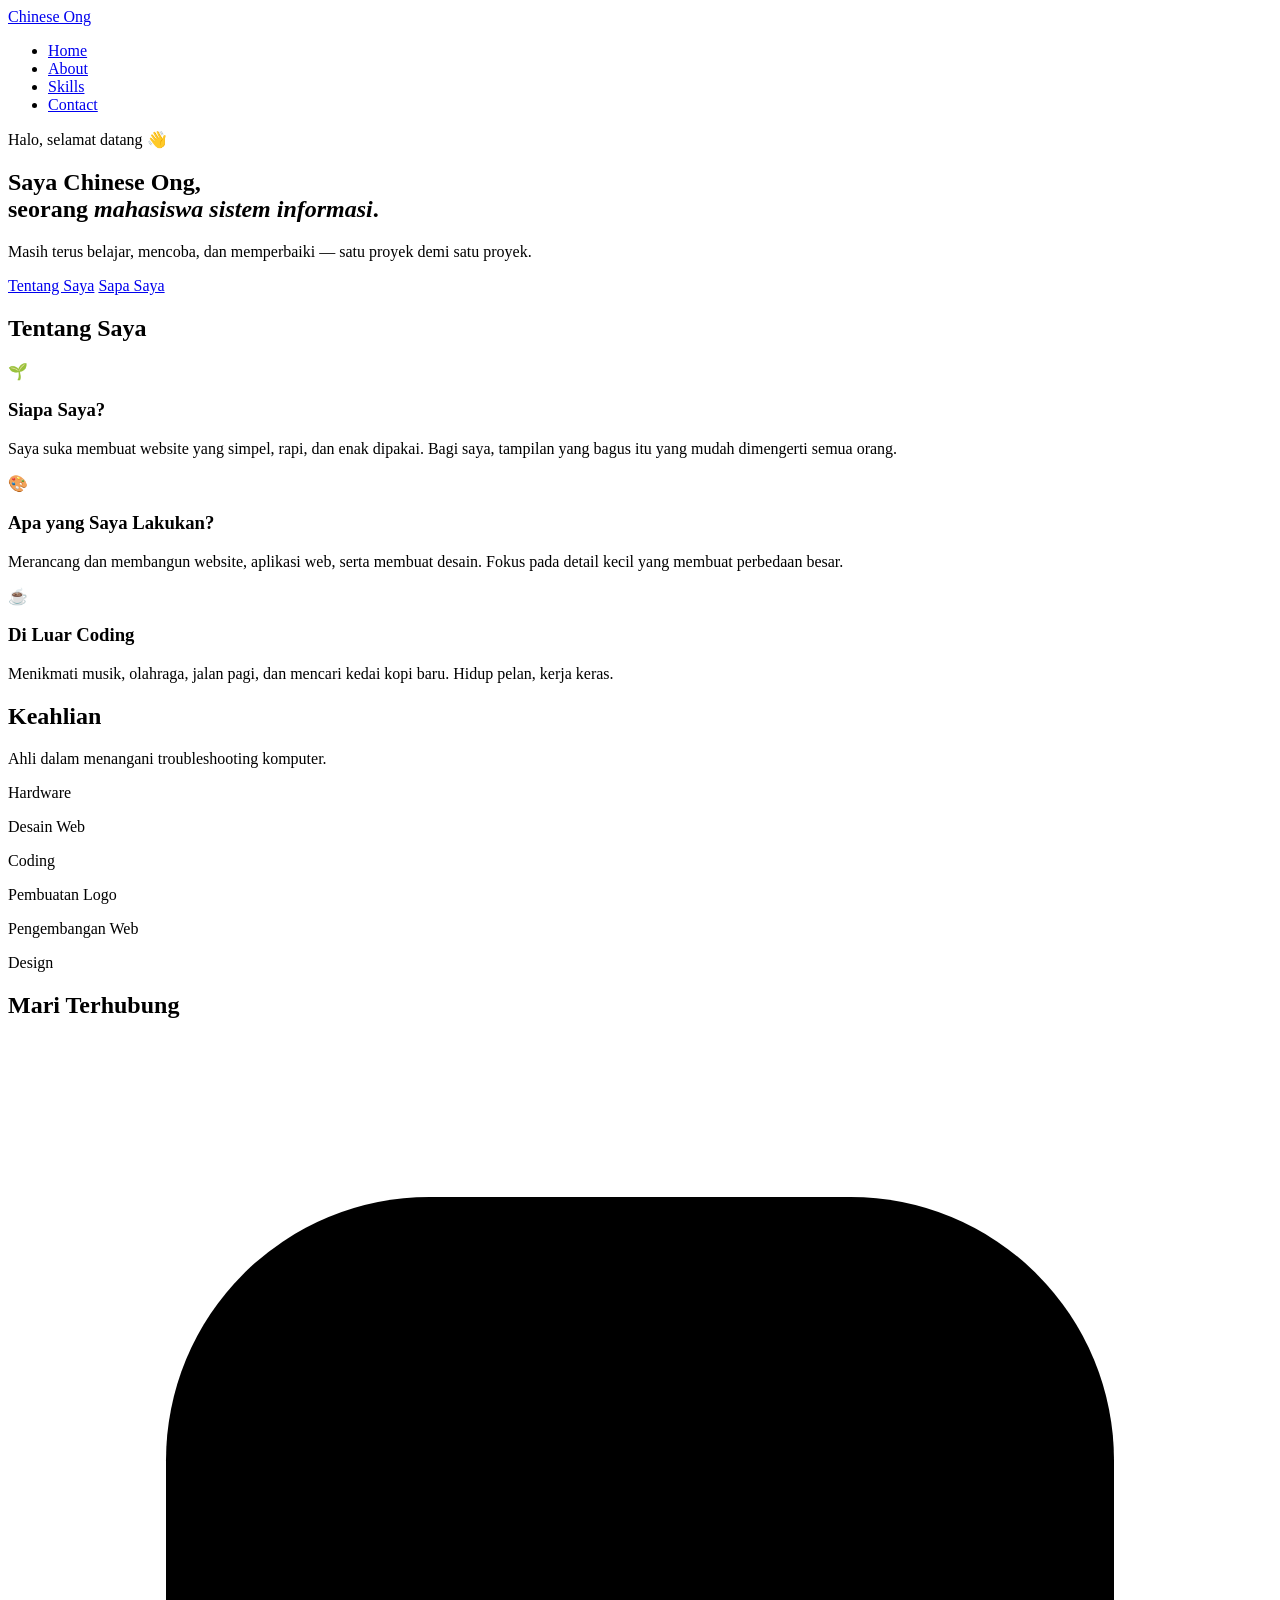
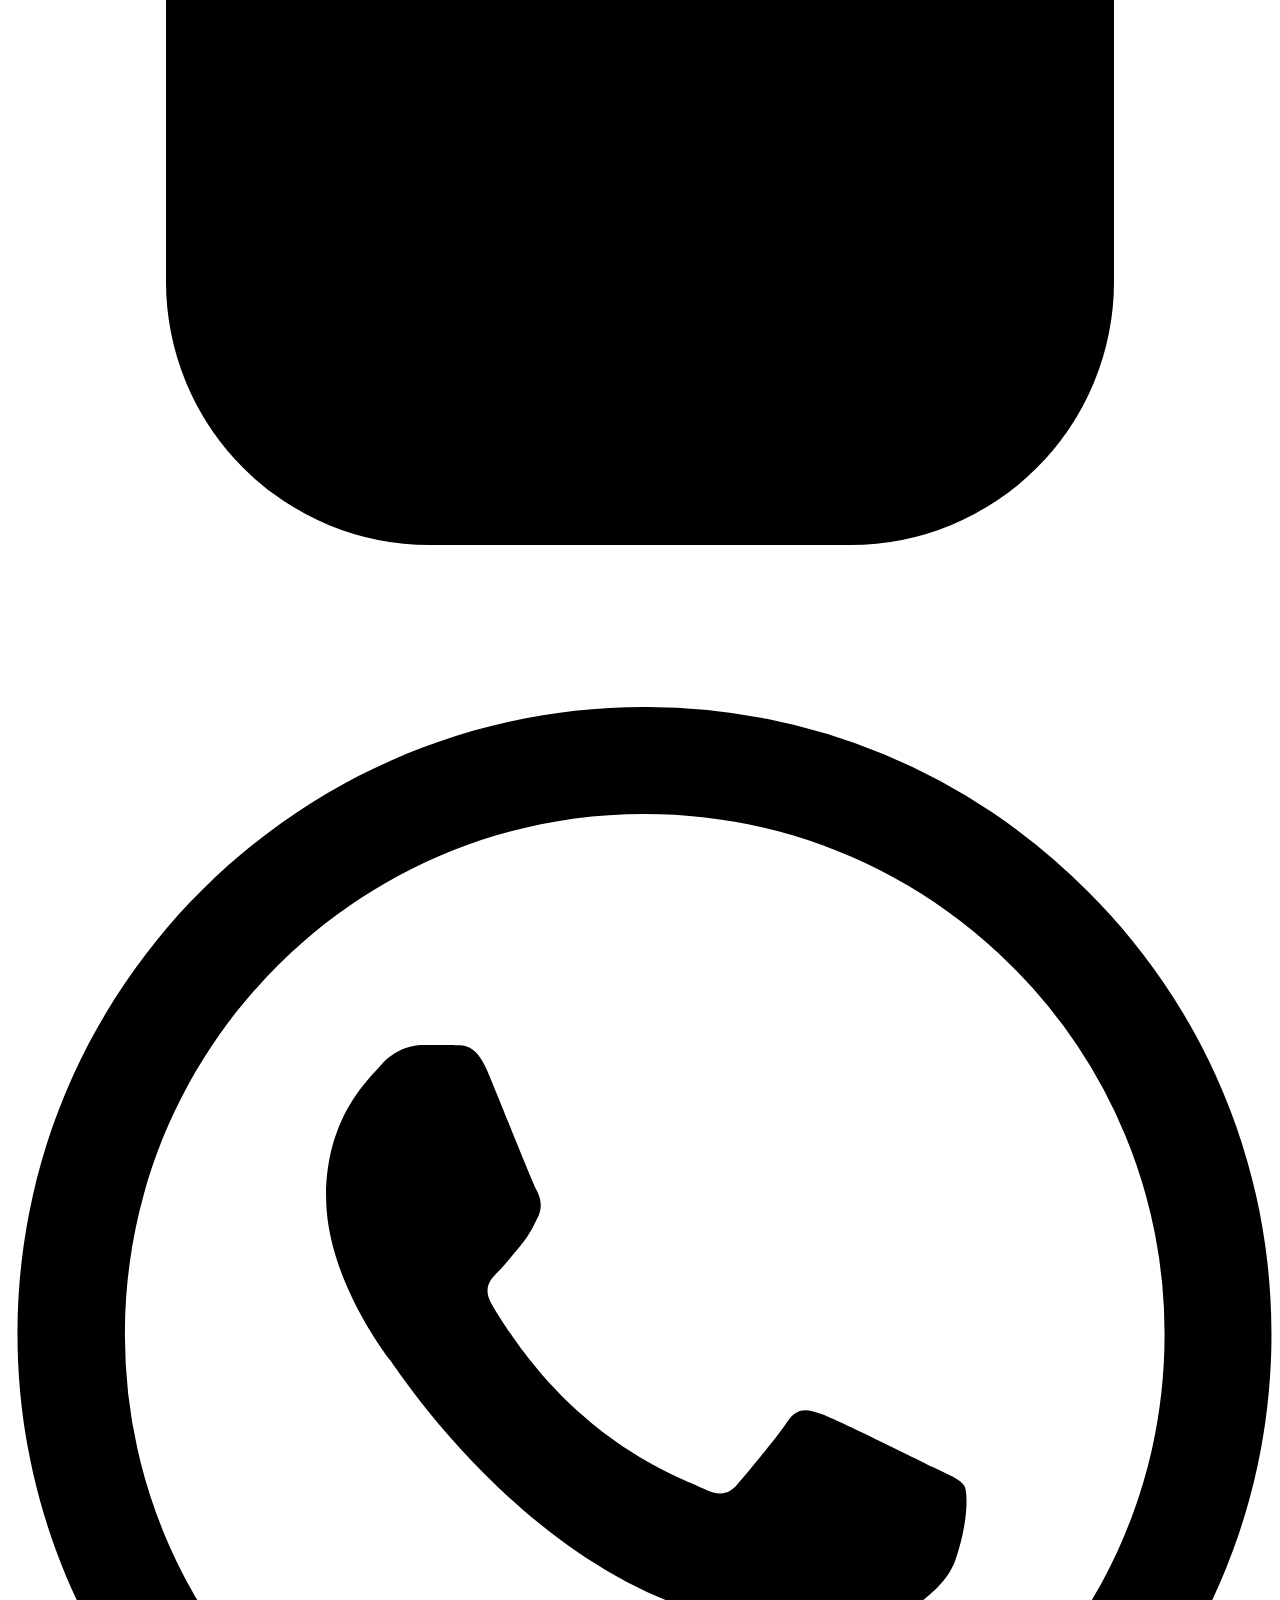
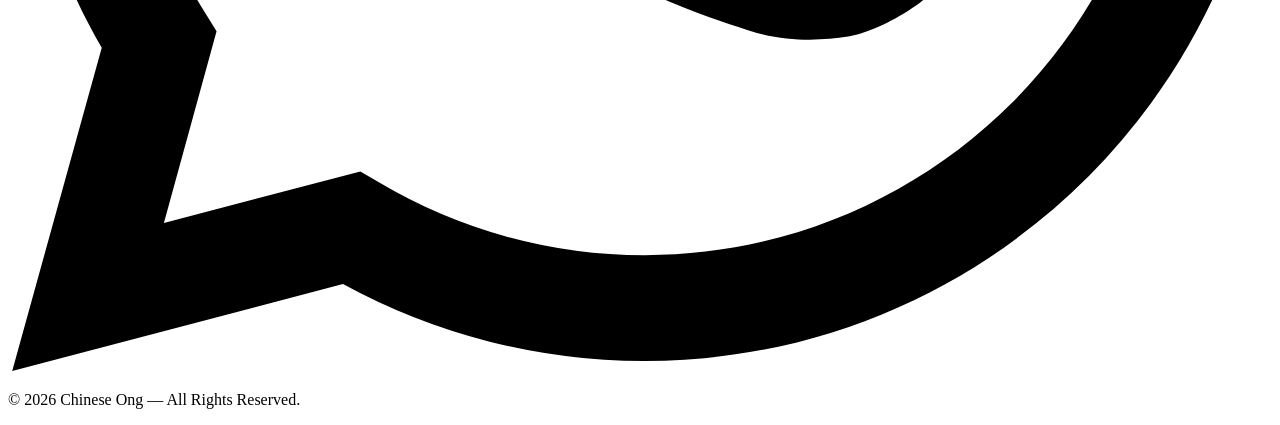
==== index.html @ 604c96f6 "Rename website porto ong/index.html to index.html" ====
<!DOCTYPE html>
<html lang="id">
<head>
  <meta charset="UTF-8" />
  <meta name="viewport" content="width=device-width, initial-scale=1.0" />
  <title>Chinese Ong — Portfolio</title>
  <link rel="stylesheet" href="style.css" />
  <link rel="preconnect" href="https://fonts.googleapis.com">
  <link rel="preconnect" href="https://fonts.gstatic.com" crossorigin>
  <link href="https://fonts.googleapis.com/css2?family=Fraunces:ital,wght@0,300;0,400;0,600;1,400&family=Inter:wght@300;400;500;600&display=swap" rel="stylesheet">
</head>
<body>

  <!-- NAVBAR -->
  <nav class="navbar">
    <div class="nav-container">
      <a href="#home" class="logo">Chinese Ong</a>
      <ul class="nav-links">
        <li><a href="#home">Home</a></li>
        <li><a href="#about">About</a></li>
        <li><a href="#skills">Skills</a></li>
        <li><a href="#contact">Contact</a></li>
      </ul>
    </div>
  </nav>

  <!-- HERO -->
  <section id="home" class="hero">
    <div class="hero-content fade-in">
      <span class="greeting">Halo, selamat datang 👋</span>
      <h1 class="hero-title">
        Saya <span class="highlight">Chinese Ong</span>,<br />
        seorang <em>mahasiswa sistem informasi</em>.
      </h1>
      <p class="hero-desc">
        Masih terus belajar, mencoba, dan memperbaiki — satu proyek demi satu proyek.
      </p>
      <div class="hero-buttons">
        <a href="#about" class="btn btn-primary">Tentang Saya</a>
        <a href="#contact" class="btn btn-secondary">Sapa Saya</a>
      </div>
    </div>

    <!-- dekorasi -->
    <div class="blob blob-1"></div>
    <div class="blob blob-2"></div>
  </section>

  <!-- ABOUT -->
  <section id="about" class="section about">
    <div class="container">
      <h2 class="section-title">Tentang Saya</h2>
      <div class="about-grid">
        <div class="about-card fade-in">
          <div class="about-icon">🌱</div>
          <h3>Siapa Saya?</h3>
          <p>
            Saya suka membuat website yang simpel, rapi, dan enak dipakai.
            Bagi saya, tampilan yang bagus itu yang mudah dimengerti semua orang.
          </p>
        </div>
        <div class="about-card fade-in">
          <div class="about-icon">🎨</div>
          <h3>Apa yang Saya Lakukan?</h3>
          <p>
            Merancang dan membangun website, aplikasi web, serta membuat desain. 
            Fokus pada detail kecil yang membuat perbedaan besar.
          </p>
        </div>
        <div class="about-card fade-in">
          <div class="about-icon">☕</div>
          <h3>Di Luar Coding</h3>
          <p>
            Menikmati musik, olahraga, jalan pagi, dan mencari
            kedai kopi baru. Hidup pelan, kerja keras.
          </p>
        </div>
      </div>
    </div>
  </section>

  <!-- SKILLS -->
  <section id="skills" class="section skills">
    <div class="container">
      <h2 class="section-title">Keahlian</h2>
      <p class="section-sub">Ahli dalam menangani troubleshooting komputer.</p>

      <div class="skills-grid">
        <div class="skill-item fade-in">
          <div class="skill-bar"><span style="width: 90%"></span></div>
          <p>Hardware</p>
        </div>
        <div class="skill-item fade-in">
          <div class="skill-bar"><span style="width: 85%"></span></div>
          <p>Desain Web</p>
        </div>
        <div class="skill-item fade-in">
          <div class="skill-bar"><span style="width: 80%"></span></div>
          <p>Coding</p>
        </div>
        <div class="skill-item fade-in">
          <div class="skill-bar"><span style="width: 75%"></span></div>
          <p>Pembuatan Logo</p>
        </div>
        <div class="skill-item fade-in">
          <div class="skill-bar"><span style="width: 70%"></span></div>
          <p>Pengembangan Web</p>
        </div>
        <div class="skill-item fade-in">
          <div class="skill-bar"><span style="width: 88%"></span></div>
          <p>Design</p>
        </div>
      </div>
    </div>
  </section>

  <!-- CONTACT -->
  <section id="contact" class="section contact">
    <div class="container">
      <div class="contact-box fade-in">
        <h2>Mari Terhubung</h2>
        <div class="socials">
          <a href="https://www.instagram.com/cstle_.y?stkn=dGp2Nnl3MDZmcW9p" target="_blank" rel="noopener noreferrer" aria-label="Instagram">
            <svg viewBox="0 0 24 24" aria-hidden="true" focusable="false">
              <rect x="3" y="3" width="18" height="18" rx="5"></rect>
              <circle cx="12" cy="12" r="4"></circle>
              <circle cx="17.5" cy="6.5" r="1"></circle>
            </svg>
          </a>
          <a href="https://wa.me/qr/317QENX5S2CJI1" target="_blank" rel="noopener noreferrer" aria-label="WhatsApp">
            <svg viewBox="0 0 24 24" aria-hidden="true" focusable="false">
              <path d="M20.5 3.5A11.8 11.8 0 0 0 12.08 0C5.52 0 .18 5.34.18 11.9c0 2.1.55 4.15 1.6 5.96L.08 24l6.28-1.65a11.9 11.9 0 0 0 5.72 1.46h.01c6.56 0 11.9-5.34 11.9-11.9 0-3.18-1.24-6.17-3.49-8.41Zm-8.41 18.3h-.01a9.86 9.86 0 0 1-5.03-1.38l-.36-.21-3.73.98 1-3.64-.23-.37a9.87 9.87 0 0 1-1.51-5.28C2.22 6.45 6.64 2.03 12.08 2.03c2.64 0 5.12 1.03 6.99 2.9a9.82 9.82 0 0 1 2.89 7c0 5.44-4.43 9.87-9.87 9.87Zm5.42-7.39c-.3-.15-1.78-.88-2.05-.98-.28-.1-.47-.15-.67.15-.2.3-.77.98-.94 1.18-.17.2-.35.23-.65.08-.3-.15-1.25-.46-2.38-1.47-.88-.78-1.47-1.74-1.64-2.04-.17-.3-.02-.46.13-.61.13-.13.3-.35.45-.53.15-.18.2-.3.3-.5.1-.2.05-.38-.03-.53-.08-.15-.67-1.63-.92-2.23-.24-.58-.49-.5-.67-.51h-.57c-.2 0-.52.08-.79.38-.27.3-1.04 1.02-1.04 2.5s1.07 2.91 1.22 3.11c.15.2 2.1 3.2 5.09 4.49.71.31 1.27.49 1.7.63.72.23 1.38.2 1.9.12.58-.09 1.78-.73 2.03-1.43.25-.7.25-1.3.18-1.43-.08-.13-.28-.2-.58-.35Z"></path>
            </svg>
          </a>
        </div>
      </div>
    </div>
  </section>

  <!-- FOOTER -->
  <footer class="footer">
    <p>© 2026 Chinese Ong — All Rights Reserved.</p>
  </footer>

  <script src="script.js"></script>
</body>
</html>
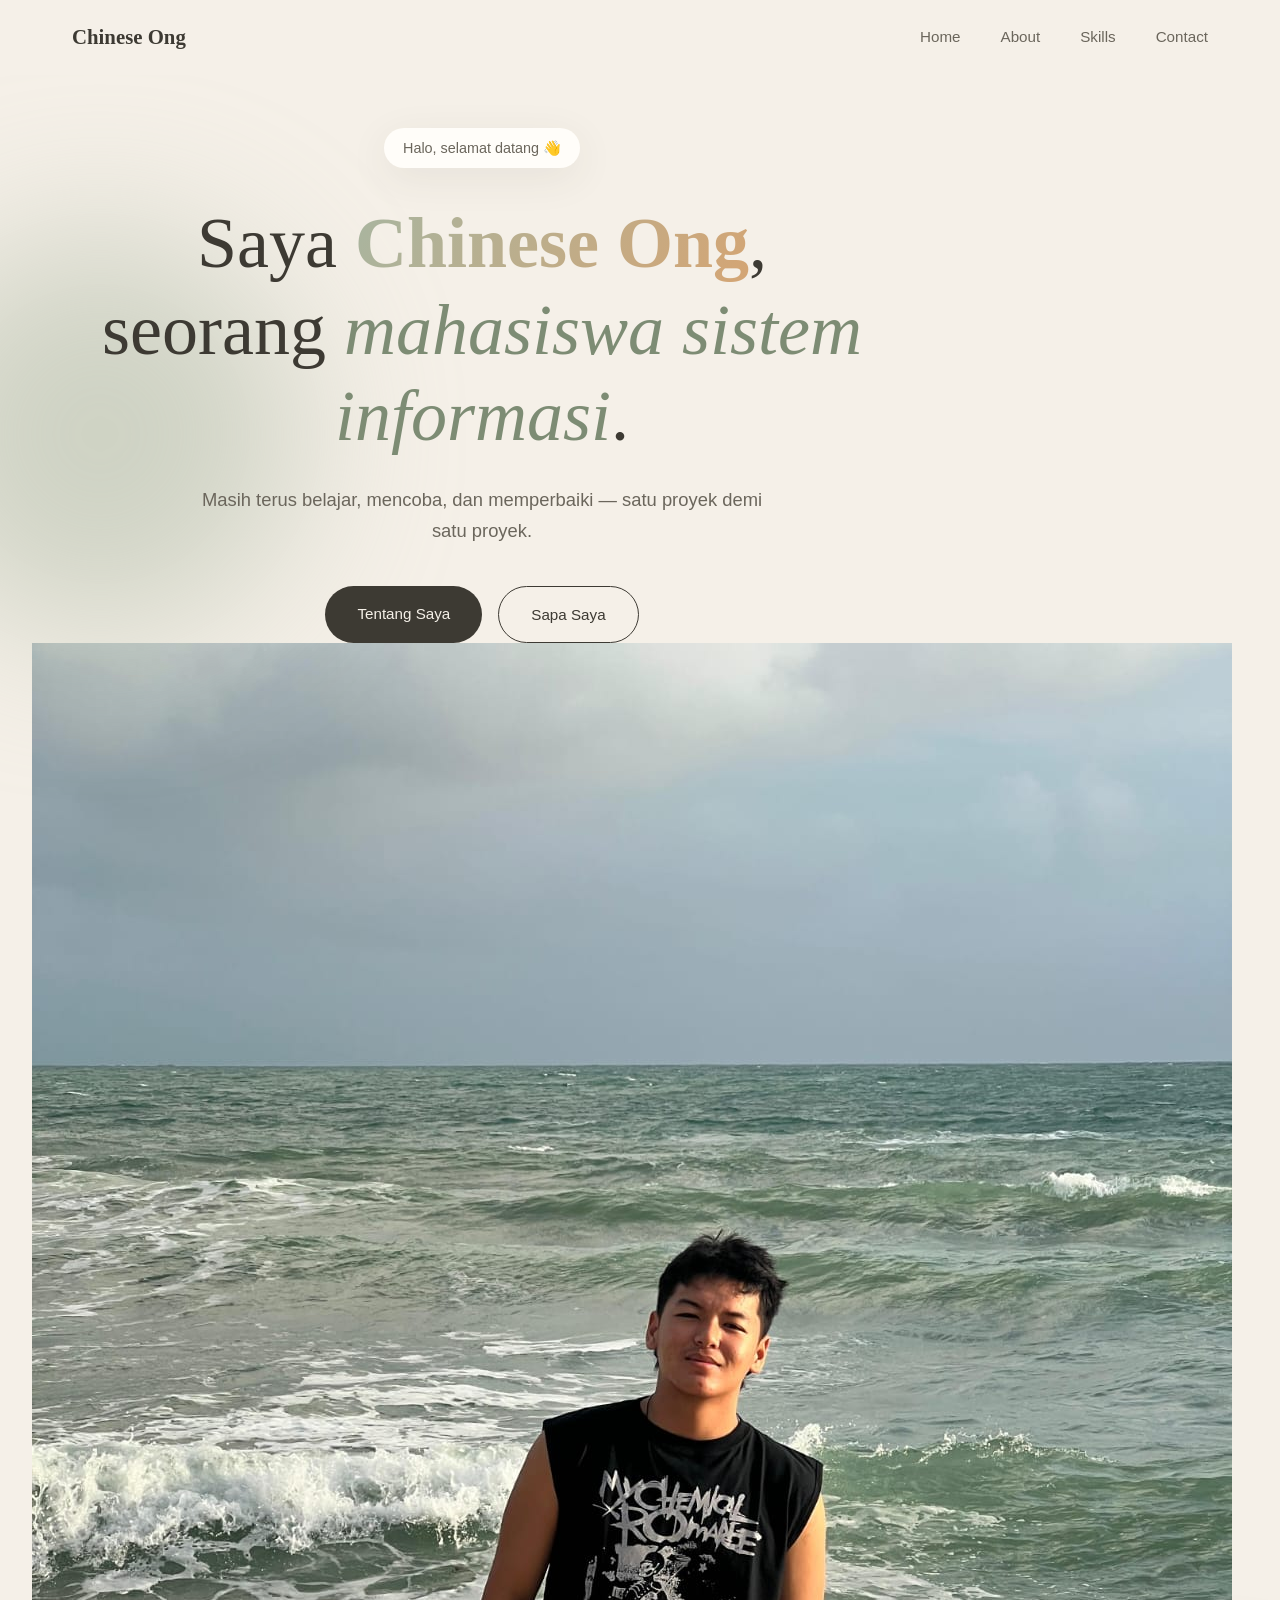
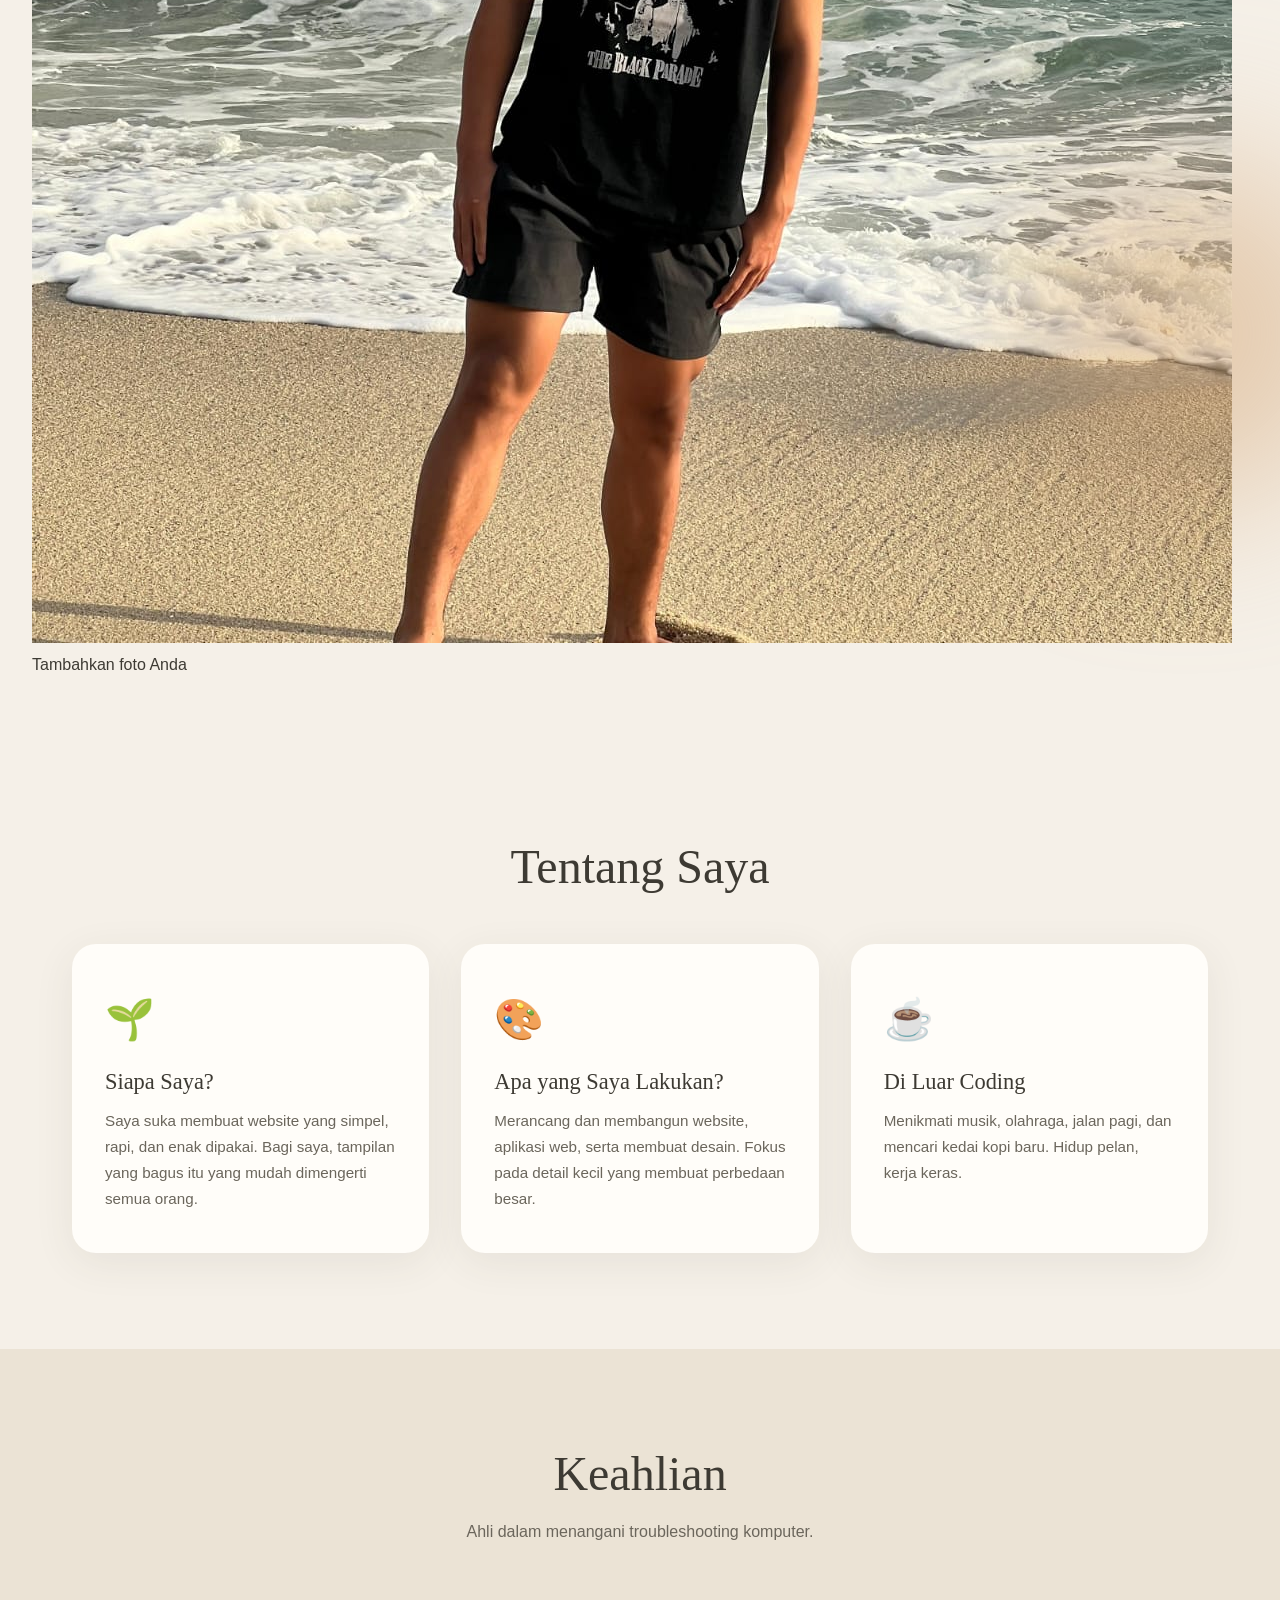
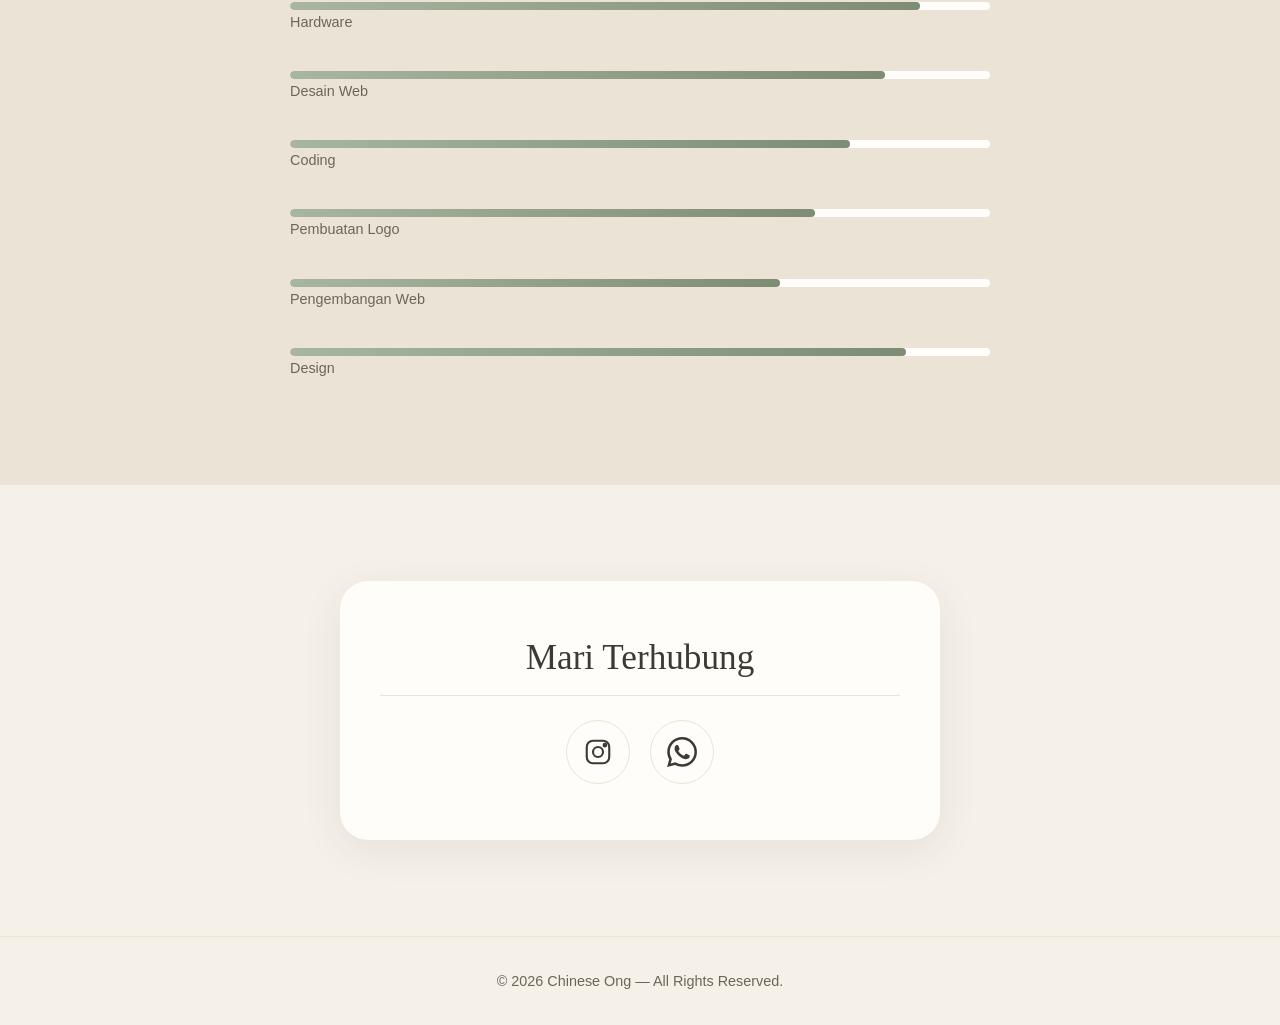
==== commit 4377fa0e: "Update index.html" ====
--- a/index.html
+++ b/index.html
@@ -26,18 +26,25 @@
 
   <!-- HERO -->
   <section id="home" class="hero">
-    <div class="hero-content fade-in">
-      <span class="greeting">Halo, selamat datang 👋</span>
-      <h1 class="hero-title">
-        Saya <span class="highlight">Chinese Ong</span>,<br />
-        seorang <em>mahasiswa sistem informasi</em>.
-      </h1>
-      <p class="hero-desc">
-        Masih terus belajar, mencoba, dan memperbaiki — satu proyek demi satu proyek.
-      </p>
-      <div class="hero-buttons">
-        <a href="#about" class="btn btn-primary">Tentang Saya</a>
-        <a href="#contact" class="btn btn-secondary">Sapa Saya</a>
+    <div class="hero-layout">
+      <div class="hero-content fade-in">
+        <span class="greeting">Halo, selamat datang 👋</span>
+        <h1 class="hero-title">
+          Saya <span class="highlight">Chinese Ong</span>,<br />
+          seorang <em>mahasiswa sistem informasi</em>.
+        </h1>
+        <p class="hero-desc">
+          Masih terus belajar, mencoba, dan memperbaiki — satu proyek demi satu proyek.
+        </p>
+        <div class="hero-buttons">
+          <a href="#about" class="btn btn-primary">Tentang Saya</a>
+          <a href="#contact" class="btn btn-secondary">Sapa Saya</a>
+        </div>
+      </div>
+
+      <div class="profile-photo-space fade-in">
+        <img src="foto ong.jpeg" alt="Foto Chinese Ong" />
+        <span>Tambahkan foto Anda</span>
       </div>
     </div>
 
--- a/style.css
+++ b/style.css
@@ -0,0 +1,560 @@
+/* ===== RESET & BASE ===== */
+* {
+  margin: 0;
+  padding: 0;
+  box-sizing: border-box;
+}
+
+:root {
+  --cream: #f5f0e8;
+  --cream-dark: #ebe3d5;
+  --sage: #a8b5a0;
+  --sage-dark: #7d8c74;
+  --terracotta: #d4a574;
+  --lavender: #b8a5c9;
+  --rose: #e8b4b8;
+  --text: #3d3a33;
+  --text-soft: #6b665c;
+  --white: #fffdf9;
+  --shadow: 0 10px 40px rgba(61, 58, 51, 0.08);
+  --shadow-hover: 0 20px 60px rgba(61, 58, 51, 0.15);
+}
+
+html {
+  scroll-behavior: smooth;
+}
+
+body {
+  font-family: 'Inter', sans-serif;
+  background: var(--cream);
+  color: var(--text);
+  line-height: 1.7;
+  overflow-x: hidden;
+}
+
+h1, h2, h3 {
+  font-family: 'Fraunces', serif;
+  font-weight: 400;
+  line-height: 1.2;
+  color: var(--text);
+}
+
+a {
+  text-decoration: none;
+  color: inherit;
+}
+
+.container {
+  max-width: 1200px;
+  margin: 0 auto;
+  padding: 0 2rem;
+}
+
+/* ===== NAVBAR ===== */
+.navbar {
+  position: fixed;
+  top: 0;
+  left: 0;
+  width: 100%;
+  padding: 1.2rem 0;
+  background: rgba(245, 240, 232, 0.85);
+  backdrop-filter: blur(12px);
+  -webkit-backdrop-filter: blur(12px);
+  z-index: 100;
+  transition: all 0.4s ease;
+  border-bottom: 1px solid transparent;
+}
+
+.navbar.scrolled {
+  padding: 0.8rem 0;
+  border-bottom-color: var(--cream-dark);
+}
+
+.nav-container {
+  max-width: 1200px;
+  margin: 0 auto;
+  padding: 0 2rem;
+  display: flex;
+  justify-content: space-between;
+  align-items: center;
+}
+
+.logo {
+  font-family: 'Fraunces', serif;
+  font-size: 1.3rem;
+  font-weight: 600;
+  color: var(--text);
+  transition: transform 0.3s ease;
+}
+
+.logo:hover {
+  transform: translateY(-2px);
+}
+
+.nav-links {
+  display: flex;
+  list-style: none;
+  gap: 2.5rem;
+}
+
+.nav-links a {
+  font-size: 0.95rem;
+  color: var(--text-soft);
+  position: relative;
+  transition: color 0.3s ease;
+}
+
+.nav-links a::after {
+  content: '';
+  position: absolute;
+  bottom: -4px;
+  left: 0;
+  width: 0;
+  height: 2px;
+  background: var(--sage-dark);
+  transition: width 0.3s ease;
+}
+
+.nav-links a:hover {
+  color: var(--text);
+}
+
+.nav-links a:hover::after {
+  width: 100%;
+}
+
+/* ===== HERO ===== */
+.hero {
+  min-height: 100vh;
+  display: flex;
+  align-items: center;
+  justify-content: center;
+  padding: 8rem 2rem 4rem;
+  position: relative;
+  overflow: hidden;
+}
+
+.hero-content {
+  max-width: 900px;
+  text-align: center;
+  position: relative;
+  z-index: 2;
+}
+
+.greeting {
+  display: inline-block;
+  padding: 0.5rem 1.2rem;
+  background: var(--white);
+  border-radius: 50px;
+  font-size: 0.9rem;
+  color: var(--text-soft);
+  margin-bottom: 2rem;
+  box-shadow: var(--shadow);
+}
+
+.hero-title {
+  font-size: clamp(2.5rem, 6vw, 4.5rem);
+  margin-bottom: 1.5rem;
+  font-weight: 300;
+}
+
+.hero-title em {
+  font-style: italic;
+  color: var(--sage-dark);
+}
+
+.highlight {
+  background: linear-gradient(120deg, var(--sage) 0%, var(--terracotta) 100%);
+  -webkit-background-clip: text;
+  background-clip: text;
+  -webkit-text-fill-color: transparent;
+  font-weight: 600;
+}
+
+.hero-desc {
+  font-size: 1.15rem;
+  color: var(--text-soft);
+  max-width: 600px;
+  margin: 0 auto 2.5rem;
+}
+
+.hero-buttons {
+  display: flex;
+  gap: 1rem;
+  justify-content: center;
+  flex-wrap: wrap;
+}
+
+.btn {
+  padding: 0.9rem 2rem;
+  border-radius: 50px;
+  font-size: 0.95rem;
+  font-weight: 500;
+  cursor: pointer;
+  border: none;
+  transition: all 0.3s ease;
+  display: inline-block;
+}
+
+.btn-primary {
+  background: var(--text);
+  color: var(--cream);
+}
+
+.btn-primary:hover {
+  background: var(--sage-dark);
+  transform: translateY(-3px);
+  box-shadow: var(--shadow-hover);
+}
+
+.btn-secondary {
+  background: transparent;
+  color: var(--text);
+  border: 1.5px solid var(--text);
+}
+
+.btn-secondary:hover {
+  background: var(--text);
+  color: var(--cream);
+  transform: translateY(-3px);
+}
+
+/* Blob dekorasi */
+.blob {
+  position: absolute;
+  border-radius: 50%;
+  filter: blur(80px);
+  opacity: 0.5;
+  z-index: 1;
+  animation: float 8s ease-in-out infinite;
+}
+
+.blob-1 {
+  width: 400px;
+  height: 400px;
+  background: var(--sage);
+  top: 10%;
+  left: -100px;
+}
+
+.blob-2 {
+  width: 350px;
+  height: 350px;
+  background: var(--terracotta);
+  bottom: 10%;
+  right: -80px;
+  animation-delay: 2s;
+}
+
+@keyframes float {
+  0%, 100% { transform: translate(0, 0) scale(1); }
+  50% { transform: translate(30px, -30px) scale(1.05); }
+}
+
+/* ===== SECTIONS ===== */
+.section {
+  padding: 6rem 0;
+  position: relative;
+}
+
+.section-title {
+  font-size: clamp(2rem, 4vw, 3rem);
+  text-align: center;
+  margin-bottom: 1rem;
+  font-weight: 400;
+}
+
+.section-sub {
+  text-align: center;
+  color: var(--text-soft);
+  max-width: 600px;
+  margin: 0 auto 3.5rem;
+}
+
+/* ===== ABOUT ===== */
+.about-grid {
+  display: grid;
+  grid-template-columns: repeat(auto-fit, minmax(260px, 1fr));
+  gap: 2rem;
+  margin-top: 3rem;
+}
+
+.about-card {
+  background: var(--white);
+  padding: 2.5rem 2rem;
+  border-radius: 24px;
+  box-shadow: var(--shadow);
+  transition: all 0.4s ease;
+  border: 1px solid transparent;
+}
+
+.about-card:hover {
+  transform: translateY(-8px);
+  box-shadow: var(--shadow-hover);
+  border-color: var(--cream-dark);
+}
+
+.about-icon {
+  font-size: 2.5rem;
+  margin-bottom: 1rem;
+}
+
+.about-card h3 {
+  font-size: 1.4rem;
+  margin-bottom: 0.8rem;
+}
+
+.about-card p {
+  color: var(--text-soft);
+  font-size: 0.95rem;
+}
+
+/* ===== SKILLS ===== */
+.skills {
+  background: var(--cream-dark);
+}
+
+.skills-grid {
+  max-width: 700px;
+  margin: 0 auto;
+  display: grid;
+  gap: 1.8rem;
+}
+
+.skill-item p {
+  font-size: 0.9rem;
+  color: var(--text-soft);
+  margin-bottom: 0.5rem;
+  font-weight: 500;
+}
+
+.skill-bar {
+  width: 100%;
+  height: 8px;
+  background: var(--white);
+  border-radius: 50px;
+  overflow: hidden;
+}
+
+.skill-bar span {
+  display: block;
+  height: 100%;
+  background: linear-gradient(90deg, var(--sage) 0%, var(--sage-dark) 100%);
+  border-radius: 50px;
+  width: 0;
+  transition: width 1.5s cubic-bezier(0.25, 0.46, 0.45, 0.94);
+}
+
+/* ===== PROJECTS ===== */
+.projects-grid {
+  display: grid;
+  grid-template-columns: repeat(auto-fit, minmax(280px, 1fr));
+  gap: 2rem;
+  margin-top: 2rem;
+}
+
+.project-card {
+  background: var(--white);
+  border-radius: 24px;
+  overflow: hidden;
+  box-shadow: var(--shadow);
+  transition: all 0.4s ease;
+  cursor: pointer;
+}
+
+.project-card:hover {
+  transform: translateY(-10px);
+  box-shadow: var(--shadow-hover);
+}
+
+.project-visual {
+  height: 180px;
+  background: linear-gradient(135deg, var(--accent, var(--sage)) 0%, var(--cream-dark) 100%);
+  display: flex;
+  align-items: center;
+  justify-content: center;
+  transition: transform 0.6s ease;
+}
+
+.project-card:hover .project-visual {
+  transform: scale(1.05);
+}
+
+.project-emoji {
+  font-size: 4rem;
+  filter: drop-shadow(0 4px 12px rgba(0,0,0,0.1));
+}
+
+.project-info {
+  padding: 1.8rem;
+}
+
+.project-tag {
+  display: inline-block;
+  font-size: 0.75rem;
+  color: var(--sage-dark);
+  background: var(--cream);
+  padding: 0.3rem 0.8rem;
+  border-radius: 50px;
+  margin-bottom: 0.8rem;
+  font-weight: 500;
+}
+
+.project-info h3 {
+  font-size: 1.3rem;
+  margin-bottom: 0.5rem;
+}
+
+.project-info p {
+  color: var(--text-soft);
+  font-size: 0.9rem;
+  margin-bottom: 1rem;
+}
+
+.project-link {
+  color: var(--text);
+  font-weight: 500;
+  font-size: 0.9rem;
+  transition: all 0.3s ease;
+}
+
+.project-link:hover {
+  color: var(--sage-dark);
+  letter-spacing: 0.5px;
+}
+
+/* ===== CONTACT ===== */
+.contact-box {
+  max-width: 600px;
+  margin: 0 auto;
+  background: var(--white);
+  padding: 3.5rem 2.5rem;
+  border-radius: 28px;
+  box-shadow: var(--shadow);
+  text-align: center;
+}
+
+.contact-box h2 {
+  font-size: 2.2rem;
+  margin-bottom: 1rem;
+}
+
+.contact-box > p {
+  color: var(--text-soft);
+  margin-bottom: 2rem;
+}
+
+.contact-form {
+  display: flex;
+  flex-direction: column;
+  gap: 1rem;
+  margin-bottom: 2rem;
+}
+
+.contact-form input,
+.contact-form textarea {
+  padding: 1rem 1.2rem;
+  border: 1.5px solid var(--cream-dark);
+  border-radius: 14px;
+  font-family: inherit;
+  font-size: 0.95rem;
+  background: var(--cream);
+  color: var(--text);
+  transition: all 0.3s ease;
+  resize: vertical;
+}
+
+.contact-form input:focus,
+.contact-form textarea:focus {
+  outline: none;
+  border-color: var(--sage-dark);
+  background: var(--white);
+  box-shadow: 0 0 0 4px rgba(168, 181, 160, 0.15);
+}
+
+.socials {
+  display: flex;
+  justify-content: center;
+  gap: 1.25rem;
+  flex-wrap: wrap;
+  padding-top: 1.5rem;
+  border-top: 1px solid var(--cream-dark);
+}
+
+.socials a {
+  width: 64px;
+  height: 64px;
+  display: inline-flex;
+  align-items: center;
+  justify-content: center;
+  color: var(--text);
+  border: 1px solid var(--cream-dark);
+  border-radius: 50%;
+  transition: color 0.3s ease, background 0.3s ease, transform 0.3s ease;
+}
+
+.socials a:hover {
+  color: var(--white);
+  background: var(--sage-dark);
+  transform: translateY(-4px);
+}
+
+.socials svg {
+  width: 30px;
+  height: 30px;
+  fill: none;
+  stroke: currentColor;
+  stroke-width: 1.7;
+  stroke-linecap: round;
+  stroke-linejoin: round;
+}
+
+.socials a:last-child svg {
+  fill: currentColor;
+  stroke: none;
+}
+
+/* ===== FOOTER ===== */
+.footer {
+  text-align: center;
+  padding: 2rem;
+  color: var(--text-soft);
+  font-size: 0.9rem;
+  border-top: 1px solid var(--cream-dark);
+}
+
+/* ===== ANIMATIONS ===== */
+.fade-in {
+  opacity: 0;
+  transform: translateY(30px);
+  transition: opacity 0.8s ease, transform 0.8s ease;
+}
+
+.fade-in.visible {
+  opacity: 1;
+  transform: translateY(0);
+}
+
+/* ===== RESPONSIVE ===== */
+@media (max-width: 768px) {
+  .nav-links {
+    display: none;
+  }
+
+  .hero {
+    padding: 6rem 1.5rem 3rem;
+  }
+
+  .section {
+    padding: 4rem 0;
+  }
+
+  .contact-box {
+    padding: 2.5rem 1.5rem;
+  }
+
+  .blob-1, .blob-2 {
+    width: 250px;
+    height: 250px;
+  }
+}
